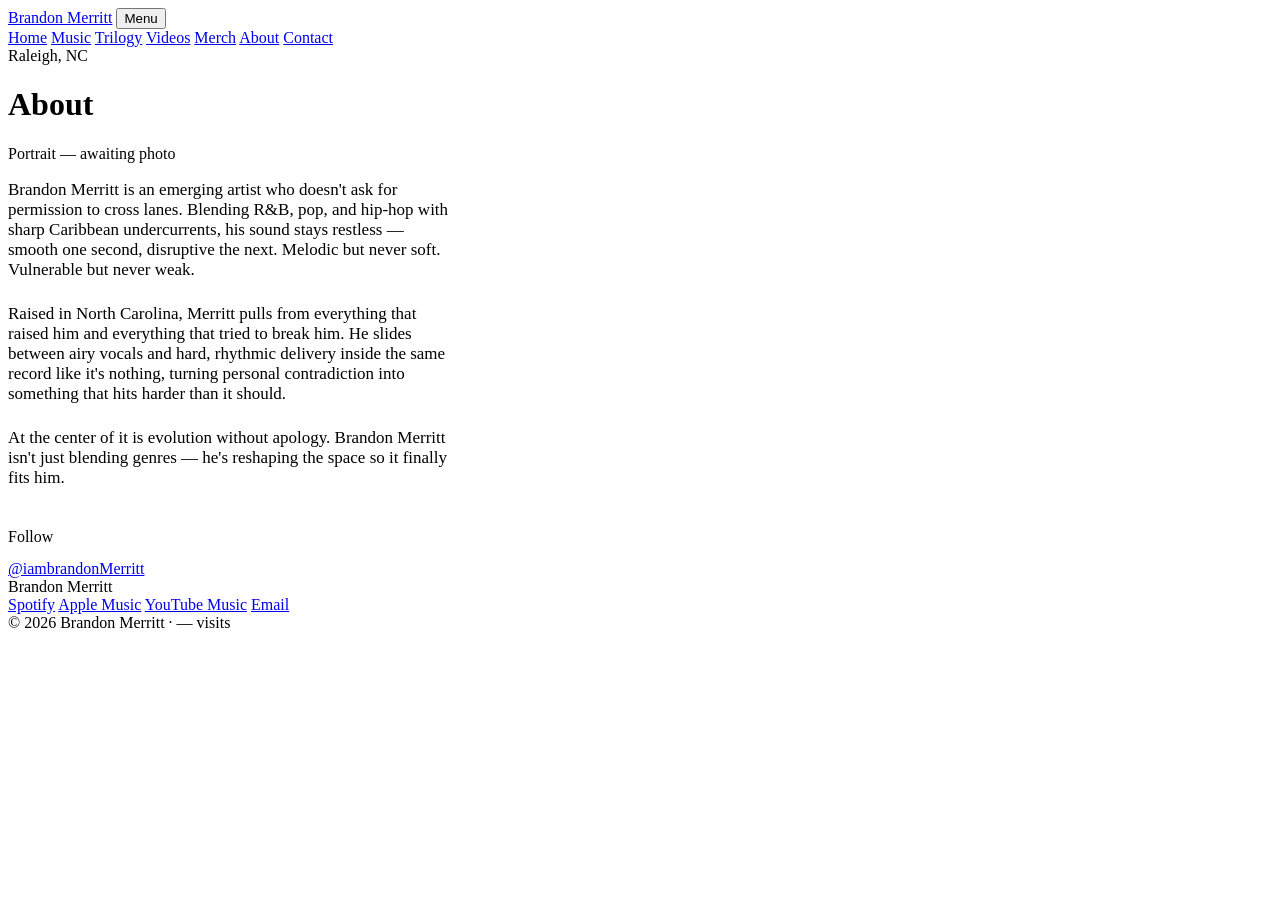
==== about.html @ 7546c428 "added pages" ====
<!DOCTYPE html>
<html lang="en">
<head>
<meta charset="UTF-8">
<meta name="viewport" content="width=device-width, initial-scale=1.0">
<title>About — Brandon Merritt</title>
<meta name="description" content="About Brandon Merritt — R&B, pop, and hip-hop artist from Raleigh, NC.">
<link rel="stylesheet" href="style.css">
</head>
<body>

<nav class="site-nav">
  <a href="index.html" class="nav-mark">Brandon Merritt</a>
  <button class="nav-toggle" aria-label="Toggle menu">Menu</button>
  <div class="nav-links">
    <a href="index.html">Home</a>
    <a href="music.html">Music</a>
    <a href="trilogy.html">Trilogy</a>
    <a href="videos.html">Videos</a>
    <a href="merch.html">Merch</a>
    <a href="about.html" class="active">About</a>
    <a href="contact.html">Contact</a>
  </div>
</nav>

<div class="page-header">
  <div class="eyebrow">Raleigh, NC</div>
  <h1>About</h1>
</div>

<section style="padding-top:0;">
  <div class="grid grid-2" style="align-items:start;">
    <!-- Swap-in note: replace with <img src="images/about-portrait.jpg" alt="Brandon Merritt"> -->
    <div class="placeholder tall reveal">
      <div class="placeholder-label"><div class="ring"></div>Portrait — awaiting photo</div>
    </div>
    <div class="reveal">
      <p style="font-size:17px; color:var(--white); max-width:52ch;">
        Brandon Merritt is an emerging artist who doesn't ask for permission to cross lanes. Blending R&amp;B, pop, and hip-hop with sharp Caribbean undercurrents, his sound stays restless — smooth one second, disruptive the next. Melodic but never soft. Vulnerable but never weak.
      </p>
      <p style="font-size:17px; color:var(--silver); max-width:52ch; margin-top:24px;">
        Raised in North Carolina, Merritt pulls from everything that raised him and everything that tried to break him. He slides between airy vocals and hard, rhythmic delivery inside the same record like it's nothing, turning personal contradiction into something that hits harder than it should.
      </p>
      <p style="font-size:17px; color:var(--silver); max-width:52ch; margin-top:24px;">
        At the center of it is evolution without apology. Brandon Merritt isn't just blending genres — he's reshaping the space so it finally fits him.
      </p>

      <div style="margin-top:40px;">
        <span class="mono-tag">Follow</span>
        <div class="platforms" style="margin-top:14px;">
          <a class="platform-btn" href="https://instagram.com/iambrandonmerritt" target="_blank" rel="noopener">@iambrandonMerritt</a>
        </div>
      </div>
    </div>
  </div>
</section>

<footer>
  <div class="footer-mark">Brandon Merritt</div>
  <div class="footer-links">
    <a href="https://open.spotify.com/artist/4Yl97Nqa8KwCXG2EHXPrlX" target="_blank" rel="noopener">Spotify</a>
    <a href="https://music.apple.com/us/artist/brandon-merritt/1894566115" target="_blank" rel="noopener">Apple Music</a>
    <a href="https://music.youtube.com/@iambrandonmerritt" target="_blank" rel="noopener">YouTube Music</a>
    <a href="mailto:iambrandonmerritt@gmail.com">Email</a>
  </div>
  <div class="footer-meta">© 2026 Brandon Merritt · <span data-hit-counter>—</span> visits</div>
</footer>

<script src="script.js"></script>
</body>
</html>
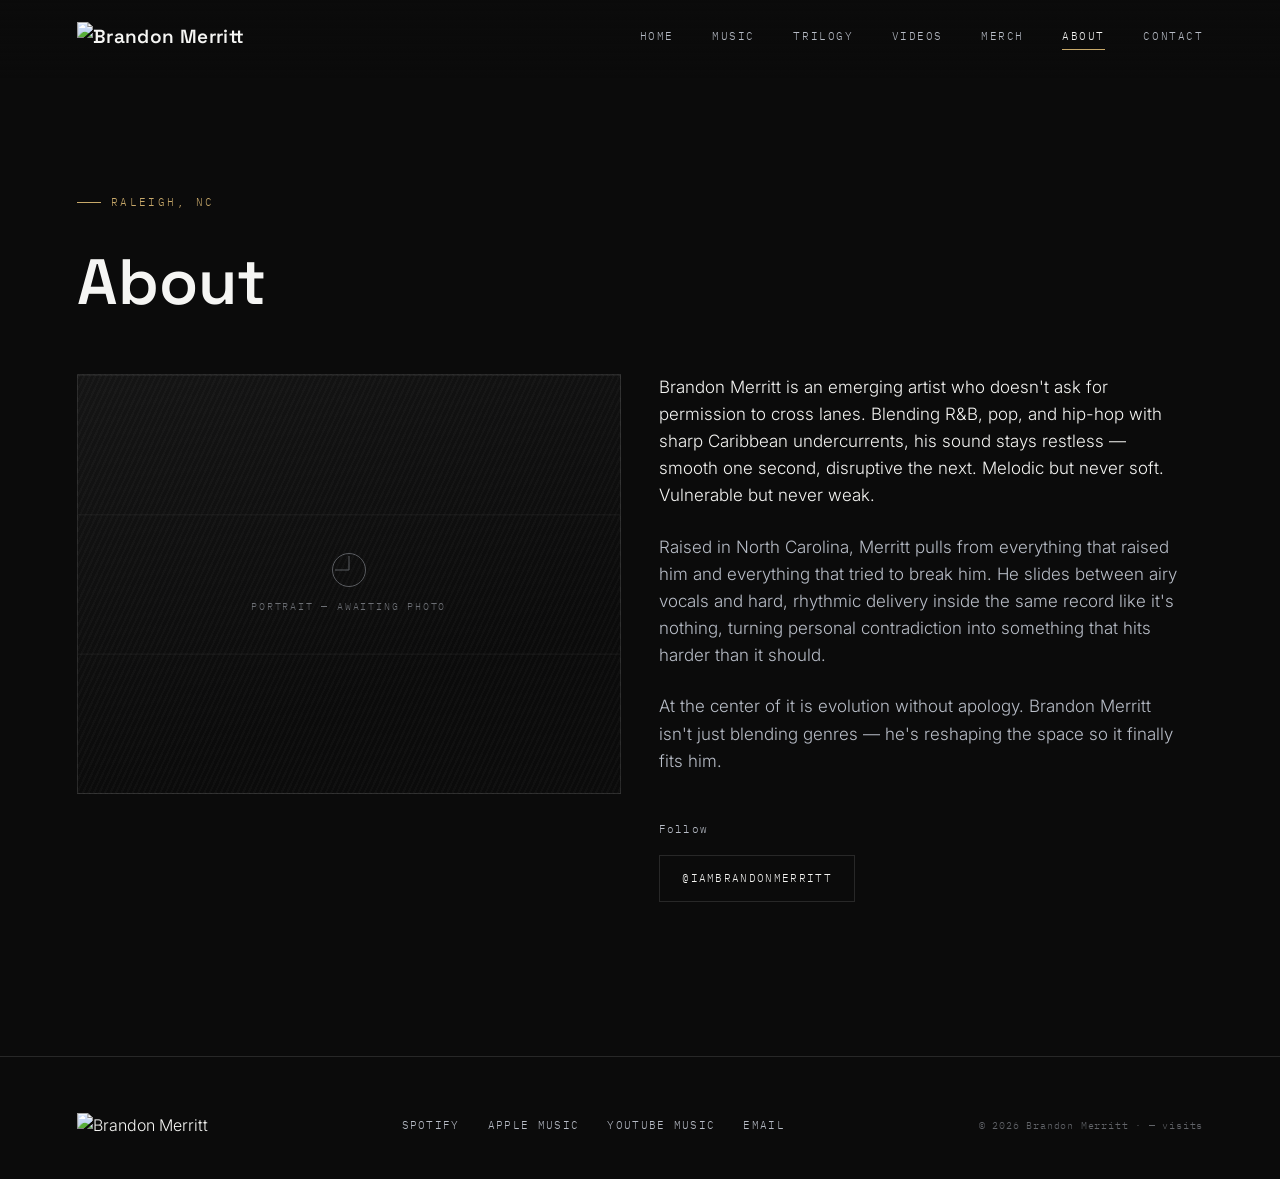
==== commit ac08ab3d: "update" ====
--- a/about.html
+++ b/about.html
@@ -10,7 +10,7 @@
 <body>
 
 <nav class="site-nav">
-  <a href="index.html" class="nav-mark">Brandon Merritt</a>
+  <a href="index.html" class="nav-mark"><img src="images/logo-header.png" alt="Brandon Merritt"></a>
   <button class="nav-toggle" aria-label="Toggle menu">Menu</button>
   <div class="nav-links">
     <a href="index.html">Home</a>
@@ -56,7 +56,7 @@
 </section>
 
 <footer>
-  <div class="footer-mark">Brandon Merritt</div>
+  <div class="footer-mark"><img src="images/logo-footer.png" alt="Brandon Merritt"></div>
   <div class="footer-links">
     <a href="https://open.spotify.com/artist/4Yl97Nqa8KwCXG2EHXPrlX" target="_blank" rel="noopener">Spotify</a>
     <a href="https://music.apple.com/us/artist/brandon-merritt/1894566115" target="_blank" rel="noopener">Apple Music</a>
--- a/style.css
+++ b/style.css
@@ -0,0 +1,353 @@
+/* ==========================================================================
+   BRANDON MERRITT — site stylesheet
+   Design tokens live at the top. Everything else derives from them.
+   ========================================================================== */
+
+@import url('https://fonts.googleapis.com/css2?family=Space+Grotesk:wght@400;500;600;700&family=Inter:wght@300;400;500;600&family=IBM+Plex+Mono:wght@400;500&display=swap');
+
+:root{
+  /* ---- brand colors ---- */
+  --black:      #0B0B0B;
+  --charcoal:   #1A1A1A;
+  --white:      #F5F5F3;
+  --silver:     #B8BDC7;
+  --gold:       #C8A96A;
+
+  --line: rgba(245,245,243,0.12);
+  --line-soft: rgba(245,245,243,0.06);
+
+  /* ---- type ---- */
+  --display: 'Space Grotesk', 'Inter', sans-serif;
+  --body:    'Inter', -apple-system, BlinkMacSystemFont, sans-serif;
+  --mono:    'IBM Plex Mono', monospace;
+
+  /* ---- rhythm ---- */
+  --edge: clamp(24px, 6vw, 96px);
+  --section-pad: clamp(72px, 12vw, 160px);
+}
+
+*{ margin:0; padding:0; box-sizing:border-box; }
+
+html{ scroll-behavior:smooth; }
+@media (prefers-reduced-motion: reduce){
+  html{ scroll-behavior:auto; }
+  *{ animation-duration:0.01ms !important; animation-iteration-count:1 !important; transition-duration:0.01ms !important; }
+}
+
+body{
+  background:var(--black);
+  color:var(--white);
+  font-family:var(--body);
+  font-weight:300;
+  line-height:1.6;
+  -webkit-font-smoothing:antialiased;
+  overflow-x:hidden;
+}
+
+a{ color:inherit; text-decoration:none; }
+img,video{ display:block; max-width:100%; }
+ul{ list-style:none; }
+
+::selection{ background:var(--gold); color:var(--black); }
+
+/* focus visibility — kept even though we use restrained motion elsewhere */
+a:focus-visible, button:focus-visible, input:focus-visible, textarea:focus-visible{
+  outline:1px solid var(--gold);
+  outline-offset:4px;
+}
+
+/* ==========================================================================
+   EYEBROWS / TIMECODE — the site's signature: chapter + timecode marks,
+   set like a film slate. Used for section labels throughout.
+   ========================================================================== */
+.eyebrow{
+  font-family:var(--mono);
+  font-size:11px;
+  letter-spacing:0.22em;
+  text-transform:uppercase;
+  color:var(--gold);
+  display:flex;
+  align-items:center;
+  gap:10px;
+  margin-bottom:20px;
+}
+.eyebrow::before{
+  content:'';
+  width:24px; height:1px;
+  background:var(--gold);
+  display:inline-block;
+}
+.timecode{
+  font-family:var(--mono);
+  font-size:11px;
+  letter-spacing:0.1em;
+  color:var(--silver);
+  opacity:0.6;
+}
+
+/* ==========================================================================
+   NAV
+   ========================================================================== */
+.site-nav{
+  position:fixed; top:0; left:0; right:0; z-index:100;
+  display:flex; align-items:center; justify-content:space-between;
+  padding:22px var(--edge);
+  background:linear-gradient(to bottom, rgba(11,11,11,0.85), transparent);
+  transition:background 0.4s ease;
+}
+.site-nav.scrolled{ background:rgba(11,11,11,0.92); backdrop-filter:blur(10px); border-bottom:1px solid var(--line-soft); }
+.nav-mark{
+  font-family:var(--display);
+  font-weight:600;
+  font-size:19px;
+  letter-spacing:0.02em;
+  display:flex; align-items:center;
+}
+.nav-mark img{ height:34px; width:auto; display:block; }
+.nav-links{ display:flex; gap:clamp(16px,3vw,40px); }
+.nav-links a{
+  font-family:var(--mono);
+  font-size:11px;
+  letter-spacing:0.14em;
+  text-transform:uppercase;
+  color:var(--silver);
+  position:relative;
+  padding-bottom:4px;
+  transition:color 0.25s ease;
+}
+.nav-links a:hover, .nav-links a.active{ color:var(--white); }
+.nav-links a.active::after{
+  content:'';
+  position:absolute; bottom:0; left:0; right:0; height:1px;
+  background:var(--gold);
+}
+.nav-toggle{ display:none; background:none; border:none; color:var(--white); font-family:var(--mono); font-size:11px; letter-spacing:0.14em; text-transform:uppercase; cursor:pointer; }
+
+@media (max-width:820px){
+  .nav-links{
+    position:fixed; inset:0 0 0 auto; width:min(78vw,320px);
+    background:var(--charcoal); flex-direction:column; justify-content:center;
+    gap:28px; padding:0 40px; transform:translateX(100%);
+    transition:transform 0.4s ease; border-left:1px solid var(--line);
+  }
+  .nav-links.open{ transform:translateX(0); }
+  .nav-toggle{ display:block; }
+}
+
+/* ==========================================================================
+   MEDIA PLACEHOLDER — "leader" treatment for footage/photos not yet in hand.
+   Styled like film countdown leader / slate rather than a broken gray box.
+   Swap out: replace the .placeholder element with an <img> or <video>.
+   ========================================================================== */
+.placeholder{
+  position:relative;
+  background:
+    repeating-linear-gradient(115deg, rgba(245,245,243,0.025) 0 2px, transparent 2px 5px),
+    linear-gradient(160deg, #151515, #0B0B0B 70%);
+  border:1px solid var(--line);
+  display:flex; align-items:center; justify-content:center;
+  overflow:hidden;
+  min-height:220px;
+}
+.placeholder::before{
+  content:'';
+  position:absolute; inset:0;
+  background:
+    linear-gradient(var(--line-soft) 1px, transparent 1px) 0 0/100% 33.33%,
+    linear-gradient(var(--line-soft) 1px, transparent 1px) 0 0/100% 33.33%;
+  opacity:0.5;
+}
+.placeholder-label{
+  position:relative; z-index:1;
+  text-align:center;
+  font-family:var(--mono);
+  font-size:10px;
+  letter-spacing:0.18em;
+  text-transform:uppercase;
+  color:var(--silver);
+  opacity:0.55;
+}
+.placeholder-label .ring{
+  width:34px; height:34px; margin:0 auto 12px;
+  border:1px solid var(--silver);
+  border-radius:50%;
+  position:relative;
+  opacity:0.8;
+}
+.placeholder-label .ring::before, .placeholder-label .ring::after{
+  content:'';
+  position:absolute; background:var(--silver);
+}
+.placeholder-label .ring::before{ top:50%; left:50%; width:1px; height:14px; transform:translate(-50%,-100%); }
+.placeholder-label .ring::after{ top:50%; left:50%; width:14px; height:1px; transform:translate(-100%,-50%); }
+
+.placeholder.hero-media{ min-height:100vh; }
+.placeholder.tall{ min-height:420px; }
+.placeholder.wide{ min-height:320px; }
+.placeholder.square{ aspect-ratio:1; min-height:0; }
+
+/* ==========================================================================
+   HERO
+   ========================================================================== */
+.hero{ position:relative; height:100vh; min-height:640px; display:flex; align-items:flex-end; }
+.hero video{ position:absolute; inset:0; width:100%; height:100%; object-fit:cover; z-index:0; }
+.hero .placeholder{ position:absolute; inset:0; z-index:0; }
+
+/* temporary hero background gif — see swap-in note in index.html */
+.hero-bg{
+  position:absolute; inset:0; z-index:0;
+  width:100%; height:100%; object-fit:cover;
+  background:var(--black);
+}
+.hero::after{
+  content:'';
+  position:absolute; inset:0; z-index:1;
+  background:linear-gradient(to top, rgba(11,11,11,0.96) 0%, rgba(11,11,11,0.55) 42%, rgba(11,11,11,0.15) 70%, rgba(11,11,11,0.35) 100%);
+}
+.hero-content{ position:relative; z-index:2; padding:0 var(--edge) clamp(56px,9vw,110px); width:100%; }
+.hero-title{
+  font-family:var(--display);
+  font-weight:600;
+  font-size:clamp(40px, 8vw, 96px);
+  line-height:1.02;
+  letter-spacing:-0.01em;
+  max-width:16ch;
+}
+.hero-sub{
+  font-family:var(--body);
+  font-weight:300;
+  font-size:clamp(15px,1.6vw,19px);
+  color:var(--silver);
+  margin-top:22px;
+  max-width:38ch;
+}
+.hero-actions{ display:flex; gap:18px; margin-top:44px; flex-wrap:wrap; }
+
+/* buttons */
+.btn{
+  display:inline-flex; align-items:center; gap:10px;
+  font-family:var(--mono); font-size:11px; letter-spacing:0.14em; text-transform:uppercase;
+  padding:16px 30px;
+  border:1px solid var(--line);
+  transition:all 0.3s ease;
+  white-space:nowrap;
+}
+.btn-primary{ background:var(--white); color:var(--black); border-color:var(--white); }
+.btn-primary:hover{ background:var(--gold); border-color:var(--gold); }
+.btn-ghost{ color:var(--white); }
+.btn-ghost:hover{ border-color:var(--gold); color:var(--gold); }
+
+/* ==========================================================================
+   SECTIONS / GRID
+   ========================================================================== */
+section{ padding:var(--section-pad) var(--edge); position:relative; }
+.section-head{ max-width:640px; margin-bottom:clamp(40px,6vw,72px); }
+.section-head h2{
+  font-family:var(--display); font-weight:600;
+  font-size:clamp(28px,4vw,48px); line-height:1.15;
+}
+.divider{ border:none; border-top:1px solid var(--line); }
+
+.grid{ display:grid; gap:clamp(20px,3vw,40px); }
+.grid-3{ grid-template-columns:repeat(3,1fr); }
+.grid-2{ grid-template-columns:repeat(2,1fr); }
+@media (max-width:900px){ .grid-3{ grid-template-columns:1fr; } .grid-2{ grid-template-columns:1fr; } }
+
+/* reveal-on-scroll */
+.reveal{ opacity:0; transform:translateY(24px); transition:opacity 0.8s ease, transform 0.8s ease; }
+.reveal.in{ opacity:1; transform:none; }
+
+/* ==========================================================================
+   FOOTER
+   ========================================================================== */
+footer{
+  padding:56px var(--edge) 40px;
+  border-top:1px solid var(--line);
+  display:flex; flex-wrap:wrap; gap:24px;
+  align-items:center; justify-content:space-between;
+}
+.footer-mark{ display:flex; align-items:center; }
+.footer-mark img{ height:26px; width:auto; display:block; }
+.footer-links{ display:flex; gap:28px; flex-wrap:wrap; }
+.footer-links a{ font-family:var(--mono); font-size:11px; letter-spacing:0.12em; text-transform:uppercase; color:var(--silver); }
+.footer-links a:hover{ color:var(--gold); }
+.footer-meta{ font-family:var(--mono); font-size:10px; color:var(--silver); opacity:0.5; letter-spacing:0.08em; }
+
+/* ==========================================================================
+   PAGE HEADER (interior pages)
+   ========================================================================== */
+.page-header{ position:relative; padding:calc(var(--section-pad) + 40px) var(--edge) 40px; }
+.page-header h1{
+  font-family:var(--display); font-weight:600;
+  font-size:clamp(36px,6vw,64px);
+}
+.page-header p{ color:var(--silver); max-width:52ch; margin-top:18px; }
+
+/* interior pages with a background gif — same client-provided placeholder
+   approach as the home hero, one image per page (see swap-in notes per file) */
+.page-header.has-media{
+  overflow:hidden;
+  min-height:52vh;
+  display:flex;
+  flex-direction:column;
+  justify-content:flex-end;
+}
+.page-header-bg{
+  position:absolute; inset:0; z-index:0;
+  width:100%; height:100%; object-fit:cover;
+  background:var(--black);
+}
+.page-header.has-media::after{
+  content:'';
+  position:absolute; inset:0; z-index:1;
+  background:linear-gradient(to top, rgba(11,11,11,0.96) 0%, rgba(11,11,11,0.6) 45%, rgba(11,11,11,0.2) 75%, rgba(11,11,11,0.4) 100%);
+}
+.page-header.has-media > *:not(.page-header-bg){ position:relative; z-index:2; }
+
+/* ==========================================================================
+   CARDS — track / video / merch
+   ========================================================================== */
+.card{ display:flex; flex-direction:column; gap:18px; }
+.card h3{ font-family:var(--display); font-weight:500; font-size:19px; }
+.card .meta{ font-family:var(--mono); font-size:11px; letter-spacing:0.08em; color:var(--silver); opacity:0.7; }
+.card p{ color:var(--silver); font-size:14px; }
+.card a.card-link{ font-family:var(--mono); font-size:11px; letter-spacing:0.12em; text-transform:uppercase; color:var(--gold); }
+.card a.card-link:hover{ text-decoration:underline; }
+
+/* platform row */
+.platforms{ display:flex; flex-wrap:wrap; gap:14px; }
+.platform-btn{
+  font-family:var(--mono); font-size:11px; letter-spacing:0.12em; text-transform:uppercase;
+  border:1px solid var(--line); padding:14px 22px;
+  transition:all 0.3s ease;
+}
+.platform-btn:hover{ border-color:var(--gold); color:var(--gold); }
+
+/* trilogy act blocks */
+.act{
+  display:grid; grid-template-columns:120px 1fr; gap:clamp(20px,4vw,56px);
+  padding:48px 0; border-top:1px solid var(--line);
+}
+.act:last-child{ border-bottom:1px solid var(--line); }
+.act-num{ font-family:var(--mono); font-size:13px; color:var(--gold); letter-spacing:0.1em; }
+.act-num span{ display:block; font-family:var(--display); font-weight:700; font-size:44px; color:var(--white); margin-top:6px; }
+.act.locked .act-num span, .act.locked h3{ opacity:0.3; }
+.act h3{ font-family:var(--display); font-weight:600; font-size:clamp(24px,3vw,34px); margin-bottom:12px; }
+.act .status{ font-family:var(--mono); font-size:10px; letter-spacing:0.14em; text-transform:uppercase; color:var(--gold); margin-bottom:14px; display:inline-block; }
+.act.locked .status{ color:var(--silver); opacity:0.6; }
+.act p{ color:var(--silver); max-width:58ch; }
+@media (max-width:700px){ .act{ grid-template-columns:1fr; } }
+
+/* contact form */
+.form-row{ display:flex; flex-direction:column; gap:8px; margin-bottom:28px; }
+.form-row label{ font-family:var(--mono); font-size:11px; letter-spacing:0.1em; text-transform:uppercase; color:var(--silver); }
+.form-row input, .form-row textarea{
+  background:transparent; border:none; border-bottom:1px solid var(--line);
+  color:var(--white); font-family:var(--body); font-size:16px; padding:10px 2px;
+}
+.form-row input:focus, .form-row textarea:focus{ outline:none; border-color:var(--gold); }
+.form-row textarea{ resize:vertical; min-height:110px; }
+
+/* misc */
+.mono-tag{ font-family:var(--mono); font-size:11px; letter-spacing:0.1em; color:var(--silver); }
+.text-gold{ color:var(--gold); }
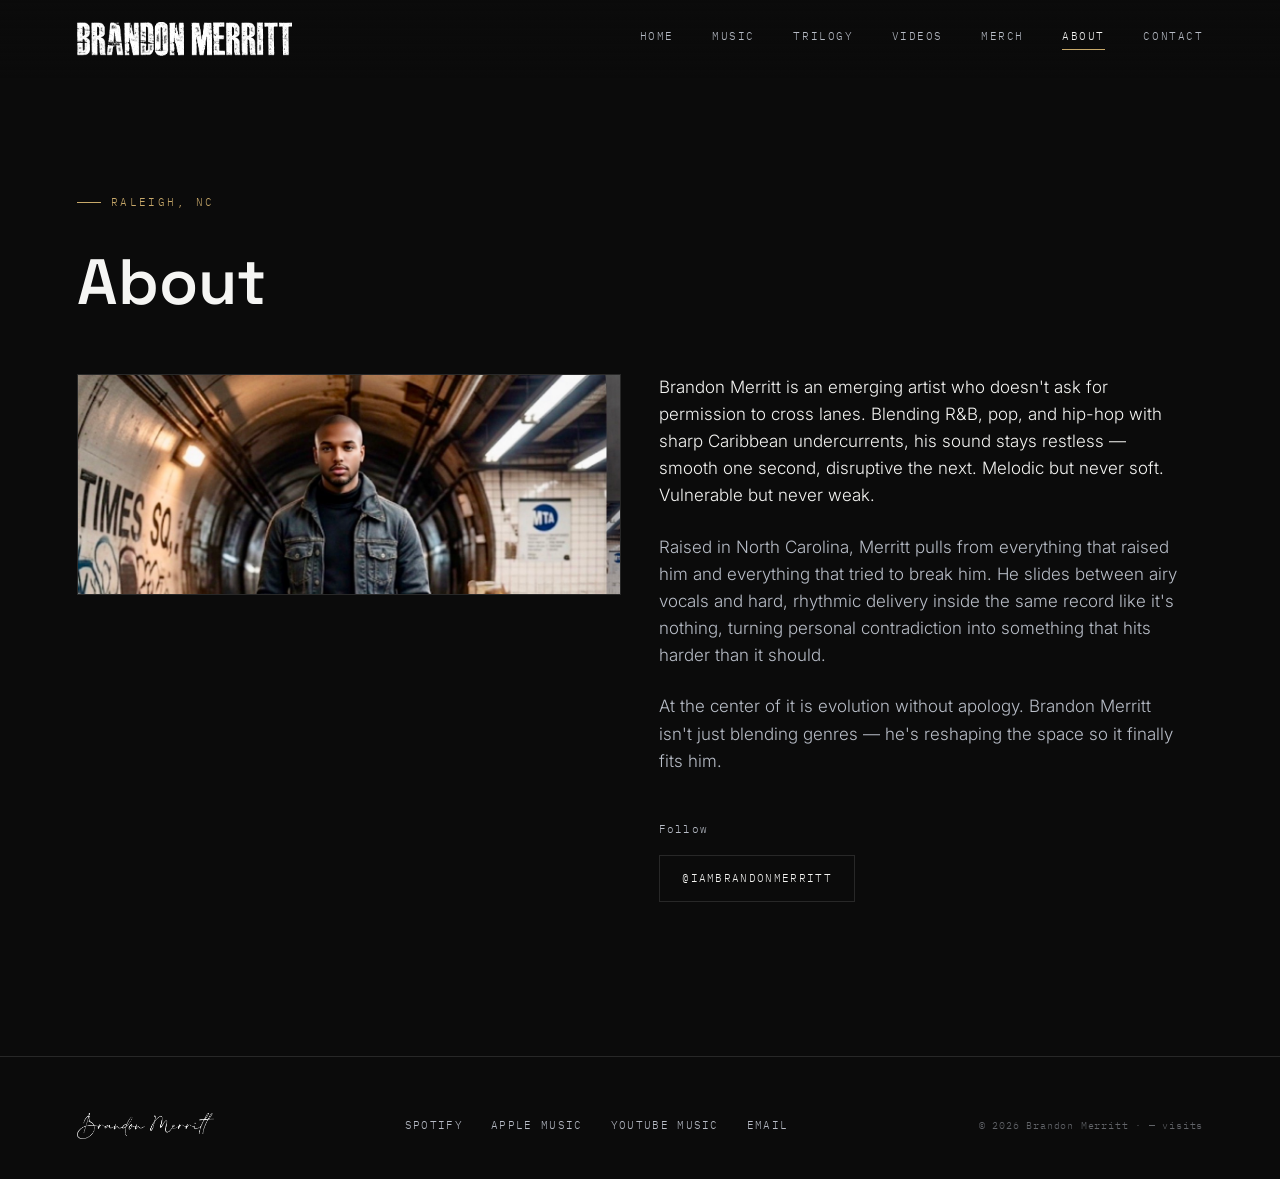
==== commit 30689f5e: "update" ====
--- a/about.html
+++ b/about.html
@@ -30,10 +30,7 @@
 
 <section style="padding-top:0;">
   <div class="grid grid-2" style="align-items:start;">
-    <!-- Swap-in note: replace with <img src="images/about-portrait.jpg" alt="Brandon Merritt"> -->
-    <div class="placeholder tall reveal">
-      <div class="placeholder-label"><div class="ring"></div>Portrait — awaiting photo</div>
-    </div>
+    <img src="images/act-1-visuals.jpg" alt="Brandon Merritt" class="reveal" style="width:100%; display:block; border:1px solid var(--line);">
     <div class="reveal">
       <p style="font-size:17px; color:var(--white); max-width:52ch;">
         Brandon Merritt is an emerging artist who doesn't ask for permission to cross lanes. Blending R&amp;B, pop, and hip-hop with sharp Caribbean undercurrents, his sound stays restless — smooth one second, disruptive the next. Melodic but never soft. Vulnerable but never weak.
--- a/style.css
+++ b/style.css
@@ -129,9 +129,10 @@
     background:var(--charcoal); flex-direction:column; justify-content:center;
     gap:28px; padding:0 40px; transform:translateX(100%);
     transition:transform 0.4s ease; border-left:1px solid var(--line);
+    z-index:150;
   }
   .nav-links.open{ transform:translateX(0); }
-  .nav-toggle{ display:block; }
+  .nav-toggle{ display:block; z-index:151; position:relative; }
 }
 
 /* ==========================================================================
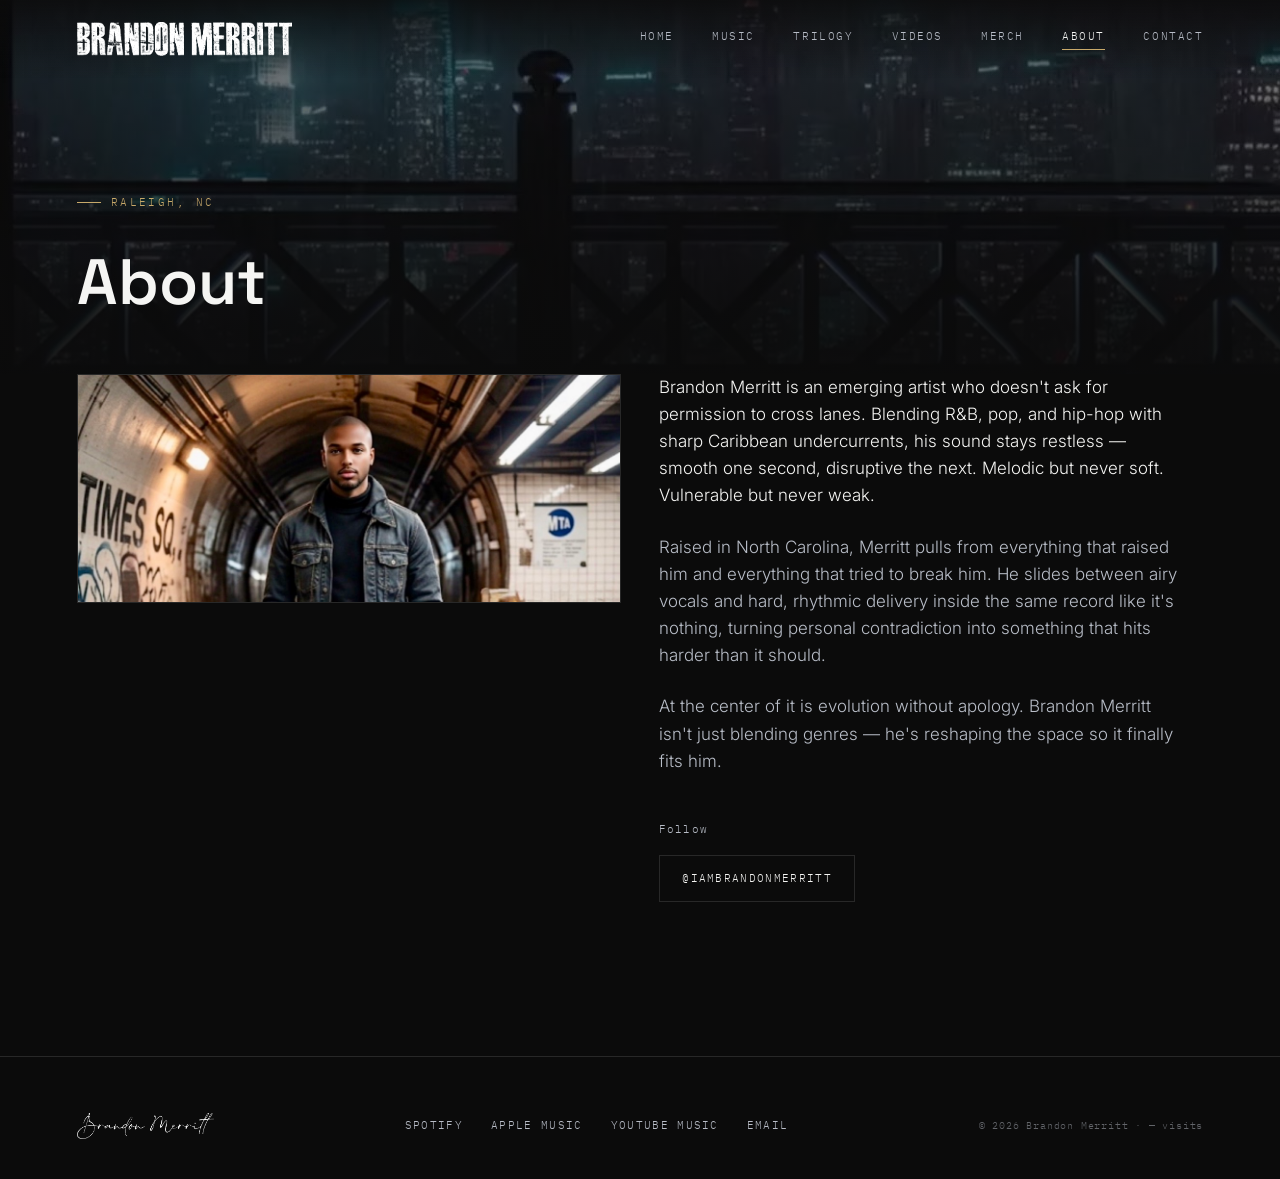
==== commit 4bf9e281: "update" ====
--- a/about.html
+++ b/about.html
@@ -24,6 +24,9 @@
 </nav>
 
 <div class="page-header">
+  <div class="page-header-bg">
+    <video src="images/hero-loop.mp4" poster="images/hero-poster.jpg" autoplay muted loop playsinline></video>
+  </div>
   <div class="eyebrow">Raleigh, NC</div>
   <h1>About</h1>
 </div>
--- a/style.css
+++ b/style.css
@@ -29,6 +29,7 @@
 *{ margin:0; padding:0; box-sizing:border-box; }
 
 html{ scroll-behavior:smooth; }
+[id]{ scroll-margin-top:100px; }
 @media (prefers-reduced-motion: reduce){
   html{ scroll-behavior:auto; }
   *{ animation-duration:0.01ms !important; animation-iteration-count:1 !important; transition-duration:0.01ms !important; }
@@ -187,6 +188,25 @@
 .placeholder.wide{ min-height:320px; }
 .placeholder.square{ aspect-ratio:1; min-height:0; }
 
+/* Act 1 media — used consistently on Home, Music, and Trilogy so all three
+   previews of Act 1 footage/artwork are the same size, regardless of the
+   source image/video's native aspect ratio. */
+.act1-media{
+  width:100%; max-width:360px; aspect-ratio:4/5;
+  overflow:hidden; border:1px solid var(--line); background:var(--black);
+}
+.act1-media img, .act1-media video{ width:100%; height:100%; object-fit:cover; display:block; }
+
+/* large vertical platform link buttons (Music page) */
+.platform-links-large{ display:flex; flex-direction:column; gap:20px; max-width:440px; }
+.platform-link-large{
+  display:flex; align-items:center; justify-content:center;
+  border:1px solid var(--line); padding:30px; background:var(--charcoal);
+  transition:border-color 0.3s ease, transform 0.3s ease;
+}
+.platform-link-large:hover{ border-color:var(--gold); transform:translateY(-2px); }
+.platform-link-large img{ width:100%; height:auto; display:block; }
+
 /* ==========================================================================
    HERO
    ========================================================================== */
@@ -277,7 +297,14 @@
 /* ==========================================================================
    PAGE HEADER (interior pages)
    ========================================================================== */
-.page-header{ position:relative; padding:calc(var(--section-pad) + 40px) var(--edge) 40px; }
+.page-header{ position:relative; padding:calc(var(--section-pad) + 40px) var(--edge) 40px; overflow:hidden; }
+.page-header-bg{ position:absolute; inset:0; z-index:0; }
+.page-header-bg video, .page-header-bg img{ width:100%; height:100%; object-fit:cover; display:block; }
+.page-header-bg::after{
+  content:''; position:absolute; inset:0;
+  background:linear-gradient(180deg, rgba(11,11,11,0.45) 0%, rgba(11,11,11,0.94) 88%);
+}
+.page-header .eyebrow, .page-header h1, .page-header p{ position:relative; z-index:1; }
 .page-header h1{
   font-family:var(--display); font-weight:600;
   font-size:clamp(36px,6vw,64px);
